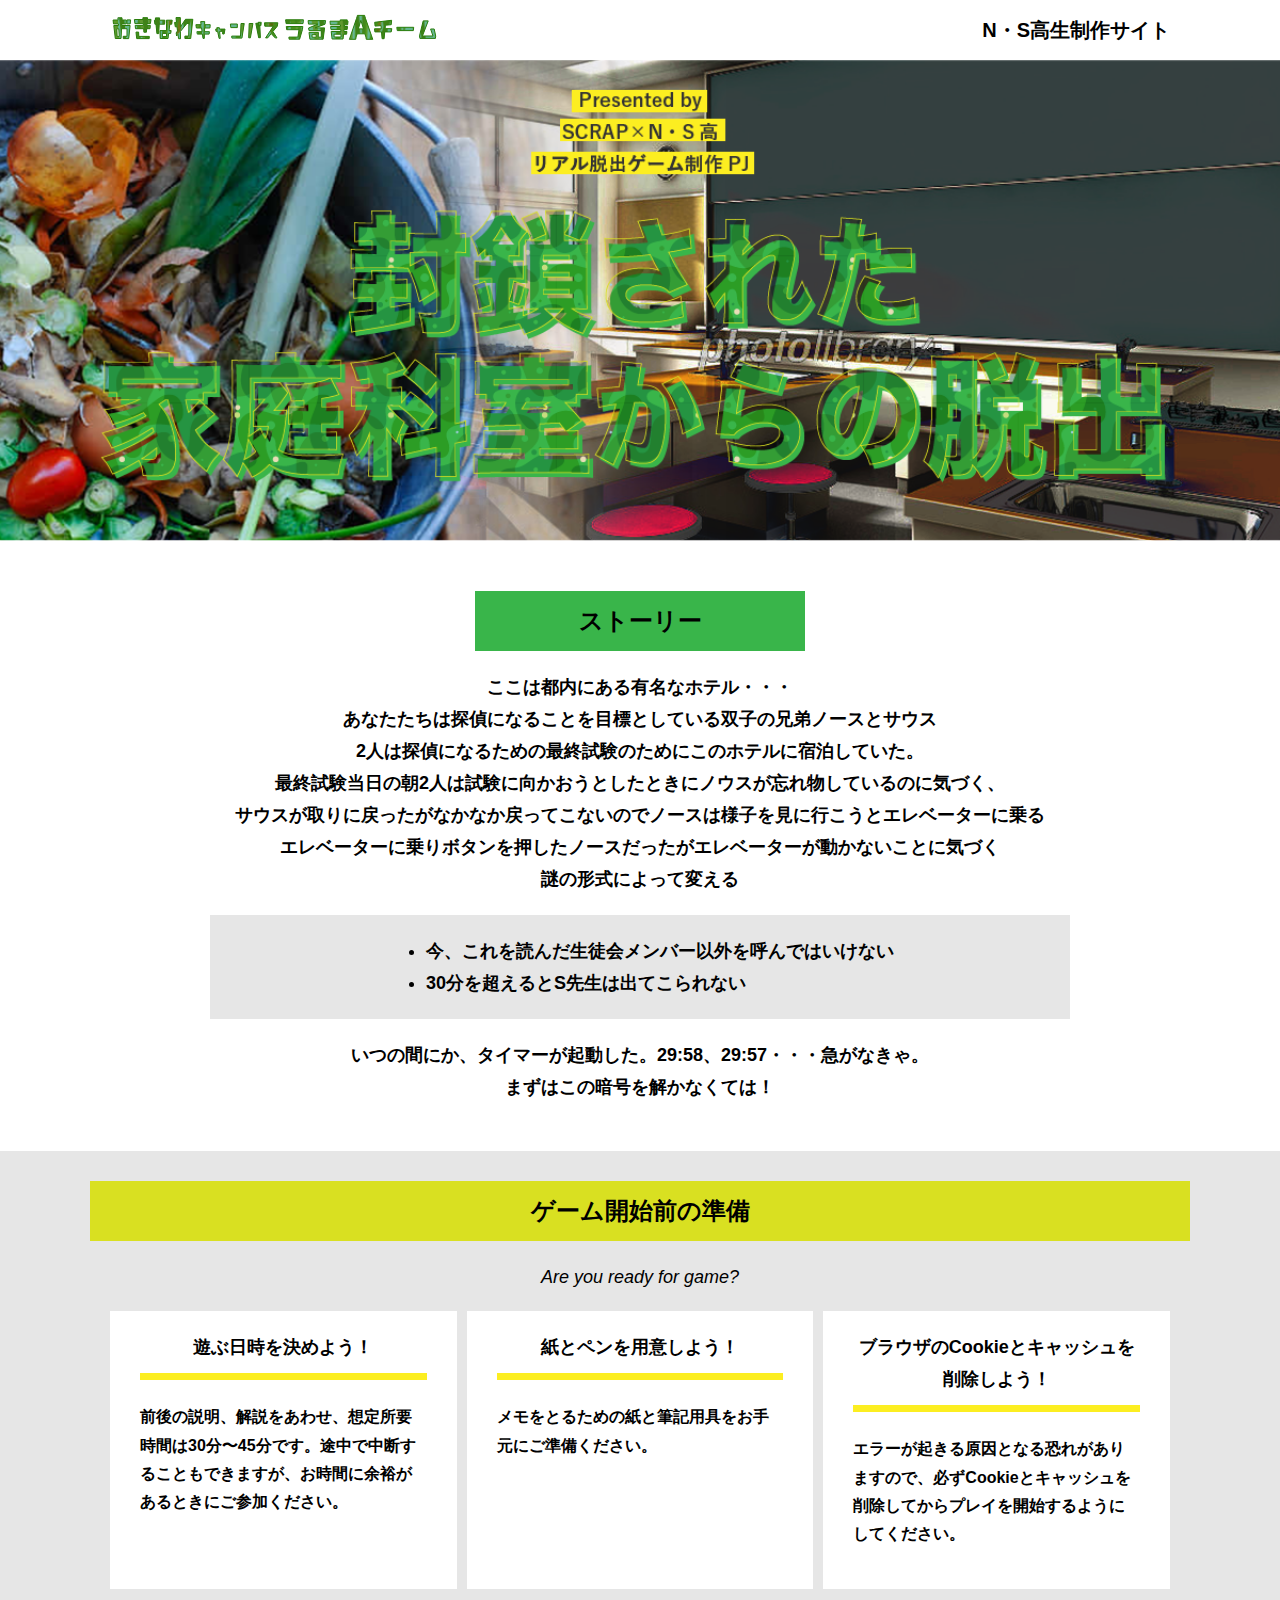
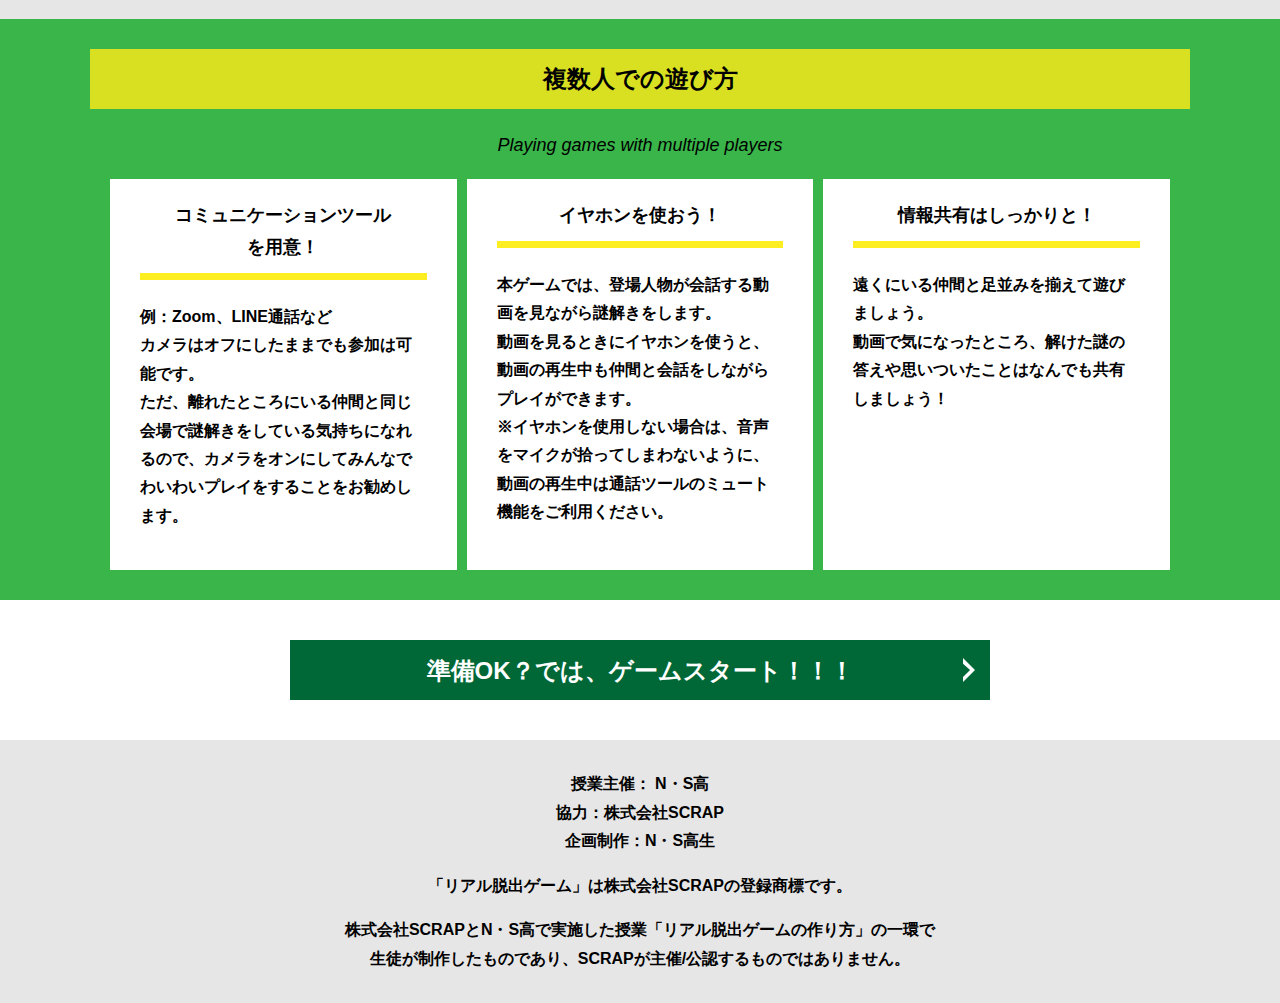
==== index.html @ f1c082ce "Update index.html" ====
<!DOCTYPE html>
<html lang="ja">
<head>
  <meta charset="UTF-8">
  <meta http-equiv="X-UA-Compatible" content="IE=edge">
  <meta name="viewport" content="width=device-width, initial-scale=1.0">
  <title>２つの密室からの脱出 │ Project N</title>
  <link rel="stylesheet" href="assets/css/normalize.css">
  <link rel="stylesheet" href="assets/css/style.css">
</head>
<body>
  <svg width="0" height="0" class="hidden">
    <symbol xmlns="http://www.w3.org/2000/svg" viewBox="0 0 12.47 24.94" id="arrow" class="arrow_svg">
      <title>arrow</title>
      <polygon points="0 24.94 0 19.66 7.35 12.47 0 5.92 0 0 12.47 12.47 0 24.94"/>
    </symbol>
  </svg>
  <header class="header">
    <div class="container">
      <div class="header__logo"><img src="assets/images/logo.svg" alt="チームロゴ"></div>
      <div class="header__name">N・S高生制作サイト</div>
    </div>
  </header>
  <main class="main index-page">
    <!-- タイトルエリア　ここから -->
    <h1 class="main-title"><img src="assets/images/top-image.png" alt="Presented by SCRAP×N・S高リアル脱出ゲーム制作PJ 封鎖された家庭科室からの脱出"></h1>
    <!-- タイトルエリア　ここまで -->
    <section class="section section--story">
      <div class="container">
        <h2 class="section-title section-title--keycolor section-title--story">ストーリー</h2>
        <div class="story">
          <p class="text-center">ここは都内にある有名なホテル・・・<br>
            あなたたちは探偵になることを目標としている双子の兄弟ノースとサウス<br>
            2人は探偵になるための最終試験のためにこのホテルに宿泊していた。<br>
            最終試験当日の朝2人は試験に向かおうとしたときにノウスが忘れ物しているのに気づく、<br>
            サウスが取りに戻ったがなかなか戻ってこないのでノースは様子を見に行こうとエレベーターに乗る<br>
            エレベーターに乗りボタンを押したノースだったがエレベーターが動かないことに気づく<br>
            謎の形式によって変える<br>
            </p>
          <div class="story__note__outer bg-color--gray">
            <ul class="story__note">
              <li>今、これを読んだ生徒会メンバー以外を呼んではいけない</li>
              <li>30分を超えるとS先生は出てこられない</li>
            </ul>
          </div>
          <p class="text-center">いつの間にか、タイマーが起動した。29:58、29:57・・・急がなきゃ。<br>
            まずはこの暗号を解かなくては！</p>
        </div>
      </div>
    </section>
    <section class="section bg-color--gray">
      <div class="container">
        <h2 class="section-title">ゲーム開始前の準備</h2>
        <p class="font-eng text-center">Are you ready for game?</p>
        <!--
          class名"row"内のclass名"column"が横並びになります。
          改行する場合は以下のように追加してください。
          <div class="row">
            <div class="column">
              ～ 内容 ～
            </div>
          </div>
        -->
        <div class="row">
          <div class="column">
            <div class="card">
              <h3 class="card__title">遊ぶ日時を決めよう！</h3>
              <p class="card__content">前後の説明、解説をあわせ、想定所要時間は30分〜45分です。途中で中断することもできますが、お時間に余裕があるときにご参加ください。</p>
            </div>
          </div>
          <div class="column">
            <div class="card">
              <h3 class="card__title">紙とペンを用意しよう！</h3>
              <p class="card__content">メモをとるための紙と筆記用具をお手元にご準備ください。</p>
            </div>
          </div>
          <div class="column">
            <div class="card">
              <h3 class="card__title">ブラウザのCookieとキャッシュを<br>削除しよう！</h3>
              <p class="card__content">エラーが起きる原因となる恐れがありますので、必ずCookieとキャッシュを削除してからプレイを開始するようにしてください。</p>
            </div>
          </div>
        </div>
      </div>
    </section>
    <section class="section bg-color--keycolor">
      <div class="container">
        <h2 class="section-title">複数人での遊び方</h2>
        <p class="font-eng text-center">Playing games with multiple players</p>
        <div class="row">
          <div class="column">
            <div class="card">
              <h3 class="card__title">コミュニケーションツール<br>を用意！</h3>
              <p class="card__content">例：Zoom、LINE通話など<br>
                カメラはオフにしたままでも参加は可能です。<br>
                ただ、離れたところにいる仲間と同じ会場で謎解きをしている気持ちになれるので、カメラをオンにしてみんなでわいわいプレイをすることをお勧めします。</p>
            </div>
          </div>
          <div class="column">
            <div class="card">
              <h3 class="card__title">イヤホンを使おう！</h3>
              <p class="card__content">本ゲームでは、登場人物が会話する動画を見ながら謎解きをします。<br>
                動画を見るときにイヤホンを使うと、動画の再生中も仲間と会話をしながらプレイができます。<br>
                ※イヤホンを使用しない場合は、音声をマイクが拾ってしまわないように、動画の再生中は通話ツールのミュート機能をご利用ください。</p>
            </div>
          </div>
          <div class="column">
            <div class="card">
              <h3 class="card__title">情報共有はしっかりと！</h3>
              <p class="card__content">遠くにいる仲間と足並みを揃えて遊びましょう。<br>
                動画で気になったところ、解けた謎の答えや思いついたことはなんでも共有しましょう！</p>
            </div>
          </div>
        </div>
      </div>
    </section>
    <section class="section">
      <div class="container">
        <a class="btn" href="main.html">準備OK？では、ゲームスタート！！！<svg class="btn__arrow"><use xlink:href="#arrow"></use></svg></a>
      </div>
    </section>
  </main>
  <footer class="footer section bg-color--gray">
    <div class="container">
      <p class="text-center">授業主催： N・S高<br>協力：株式会社SCRAP<br>企画制作：N・S高生</p>
      <p class="text-center">「リアル脱出ゲーム」は株式会社SCRAPの登録商標です。</p>
      <p class="text-center">株式会社SCRAPとN・S高で実施した授業「リアル脱出ゲームの作り方」の一環で<br>生徒が制作したものであり、SCRAPが主催/公認するものではありません。</p>
    </div>
  </footer>
</body>
</html>
---- assets/css/style.css ----
@charset "UTF-8";
/****************************
 * 共通CSSのテンプレートです。
*****************************/
*,
*::before,
*::after {
  -webkit-box-sizing: border-box;
          box-sizing: border-box;
}

html {
  font-size: 18px;
  -webkit-box-sizing: border-box;
          box-sizing: border-box;
}

body {
  overflow-x: hidden;
  font-family: "游ゴシック体", "Yu Gothic", YuGothic, "ヒラギノ角ゴ Pro", "Hiragino Kaku Gothic Pro", "メイリオ", "Meiryo", sans-serif;
  font-size: 18px;
  line-height: 1.77778;
  font-weight: bold;
  text-decoration: none;
  border: none;
  list-style: none;
  color: #000;
  margin: 0;
}

img {
  width: 100%;
}

figure {
  margin: 0;
}

figcaption {
  margin-top: 30px;
  font-size: 14px;
}

@media screen and (max-width: 767px) {
  figcaption {
    font-size: 13px;
  }
}

input[type=text] {
  font-size: 18px;
  border: none;
  padding: 25px 35px;
  display: block;
  margin: 0 auto;
  max-width: 580px;
  width: 100%;
}

::-webkit-input-placeholder {
  color: #999;
}

:-ms-input-placeholder {
  color: #999;
}

::-ms-input-placeholder {
  color: #999;
}

::placeholder {
  color: #999;
}

button {
  cursor: pointer;
  display: block;
  border: none;
  margin: 0 auto;
  background-color: #006837;
  color: #fff;
  width: 287px;
  height: 55px;
}

/*******************
* Layout
*******************/
.section {
  padding-top: 30px;
  padding-bottom: 30px;
}

.section--clear {
  /* ステージクリア画面 */
  position: fixed;
  display: none;
  /* 読み込み時に一瞬表示されるのを防ぐ */
  -webkit-box-pack: center;
      -ms-flex-pack: center;
          justify-content: center;
  -webkit-box-align: center;
      -ms-flex-align: center;
          align-items: center;
  top: 0;
  bottom: 0;
  left: 0;
  right: 0;
  z-index: 200;
}

.section--clear.isClear {
  display: -webkit-box;
  display: -ms-flexbox;
  display: flex;
}

.container {
  width: 1100px;
  padding-left: 20px;
  padding-right: 20px;
  margin: 0 auto;
}

@media screen and (max-width: 1100px) {
  .container {
    width: calc(100% - 40px);
  }
}

.row {
  display: -webkit-box;
  display: -ms-flexbox;
  display: flex;
  -ms-flex-line-pack: stretch;
      align-content: stretch;
  gap: 10px;
}

.row + .row {
  margin-top: 20px;
}

.column {
  width: 100%;
}

.card {
  background-color: #fff;
  margin-bottom: 20px;
  height: 100%;
}

.card__title {
  font-size: 18px;
  text-align: center;
  margin: 0;
  padding: 20px 30px;
  position: relative;
  cursor: pointer;
}

.card__content {
  -webkit-transition: all 0.3s;
  transition: all 0.3s;
  font-size: 16px;
  padding: 20px 30px;
  margin: 0;
  position: relative;
}

.card__content::before {
  display: block;
  content: '';
  width: calc(100% - 60px);
  height: 7px;
  background-color: #fcee21;
  position: absolute;
  top: -10px;
  left: 30px;
}

.hint-page .card {
  height: auto;
}

.hint-page .card__content {
  display: none;
  text-align: center;
}

.hint-page .card__arrow {
  position: absolute;
  top: calc(50% - 12px);
  right: 45px;
  -webkit-transform: rotate(90deg);
          transform: rotate(90deg);
  -webkit-transition: all 0.3s;
  transition: all 0.3s;
  fill: #009245;
  width: 12px;
  height: 24px;
}

.hint-page .card.is-open .card__content {
  display: block;
}

.hint-page .card.is-open .card__arrow {
  -webkit-transform: rotate(-90deg);
          transform: rotate(-90deg);
}

.box {
  padding: 35px 30px;
}

.youtube {
  position: relative;
  width: 100%;
  padding-top: 56.25%;
}

.youtube iframe {
  position: absolute;
  top: 0;
  left: 0;
  width: 100%;
  height: 100%;
}

.youtube__container {
  max-width: 800px;
  margin: 0 auto;
}

/*********************
* Color
*********************/
.bg-color--keycolor {
  background-color: #39b54a;
}

.bg-color--subcolor {
  background-color: #d9e021;
}

.bg-color--gray {
  background-color: #e6e6e6;
}

/*********************
* title
**********************/
.main-title {
  margin: 0;
}

.sub-title {
  text-align: center;
  font-size: 18px;
  line-height: 1.66667;
}

.sub-title__bg {
  background-color: #fcee21;
  padding-left: 1rem;
  padding-right: 1rem;
}

.section-title {
  font-size: 24px;
  line-height: 1.75;
  text-align: center;
  padding: 9px 20px;
  background-color: #d9e021;
  margin: 0 -20px 20px -20px;
}

.section-title__stage {
  display: inline-block;
  margin-right: 2rem;
}

.section-title--keycolorlight {
  background-color: #8cc63f;
}

.section-title--keycolorlight .section-title__stage {
  color: #fff;
}

.section-title--keycolor {
  background-color: #39b54a;
}

.section-title--story {
  width: 330px;
  margin: 0 auto 20px;
}

.section-title--border {
  position: relative;
  font-size: 30px;
  text-align: center;
  line-height: 1.06667;
  margin: 0;
  padding-bottom: 15px;
  color: #006837;
}

.section-title--border::after {
  position: absolute;
  bottom: 0;
  left: calc(50% - 95px);
  display: block;
  content: '';
  background-color: #fff;
  height: 2.6px;
  width: 190px;
}

/******************
* text
******************/
.font-eng {
  font-style: italic;
  font-weight: normal;
}

/*************************
* Button
*************************/
.btn {
  display: block;
  text-decoration: none;
  cursor: pointer;
  background-color: #006837;
  color: #fff;
  font-size: 24px;
  line-height: 1.54167;
  text-align: center;
  padding: 11.5px;
  width: calc(100% - 40px);
  max-width: 700px;
  margin: 10px auto;
  position: relative;
}

.btn:hover {
  opacity: 0.7;
}

.btn__arrow {
  position: absolute;
  top: calc(50% - 12px);
  right: 15px;
  fill: #fff;
  width: 12px;
  height: 24px;
}

/****************
* header
*****************/
.header {
  background-color: #fff;
  height: 60px;
}

.header .container {
  display: -webkit-box;
  display: -ms-flexbox;
  display: flex;
  -webkit-box-pack: justify;
      -ms-flex-pack: justify;
          justify-content: space-between;
  -webkit-box-align: center;
      -ms-flex-align: center;
          align-items: center;
  height: 100%;
}

.header__logo {
  width: 330px;
  height: 42px;
}

.header__name {
  font-size: 20px;
  line-height: 1.1;
}

.footer {
  font-size: 16px;
}

.footer p:first-child {
  margin-top: 0;
}

.footer p:last-child {
  margin-bottom: 0;
}

/********************
* main
********************/
.story__note {
  margin: 0;
}

.story__note__outer {
  width: 860px;
  display: -webkit-box;
  display: -ms-flexbox;
  display: flex;
  padding: 20px;
  margin: 20px auto;
  -webkit-box-pack: center;
      -ms-flex-pack: center;
          justify-content: center;
}

@media screen and (max-width: 940px) {
  .story__note__outer {
    width: 100%;
  }
}

.stage-column__container + .stage-column__container {
  border-top: 2px solid #fff;
}

.answer {
  font-size: 18px;
  margin-bottom: 20px;
  line-height: 80px;
  word-spacing: 20px;
}

.err-message {
  color: #c1272d;
  font-size: 18px;
  text-align: center;
}

.link-hint {
  text-align: center;
  display: block;
  margin-top: 20px;
}

.clear-message {
  background-color: #d9e021;
  padding: 30px 30px 60px;
  position: relative;
}

.clear-message__title {
  position: relative;
  display: block;
  text-align: center;
  color: #006837;
  font-size: 30px;
  padding-bottom: 10px;
  margin-bottom: 35px;
}

.clear-message__title::after {
  content: '';
  position: absolute;
  display: block;
  width: 183px;
  height: 2px;
  background-color: #fff;
  bottom: 0;
  left: calc(50% - (183px/2));
}

.clear-message__content {
  text-align: center;
}

.clear-message__btn {
  position: absolute;
  bottom: -30px;
  left: calc(50% - 144px);
  width: 288px;
  margin: 0;
}

/********************
* Utility
********************/
.text-center {
  text-align: center;
}

.text-left {
  text-align: left;
}

.text-right {
  text-align: right;
}

.hidden {
  display: none;
}
/*# sourceMappingURL=style.css.map */
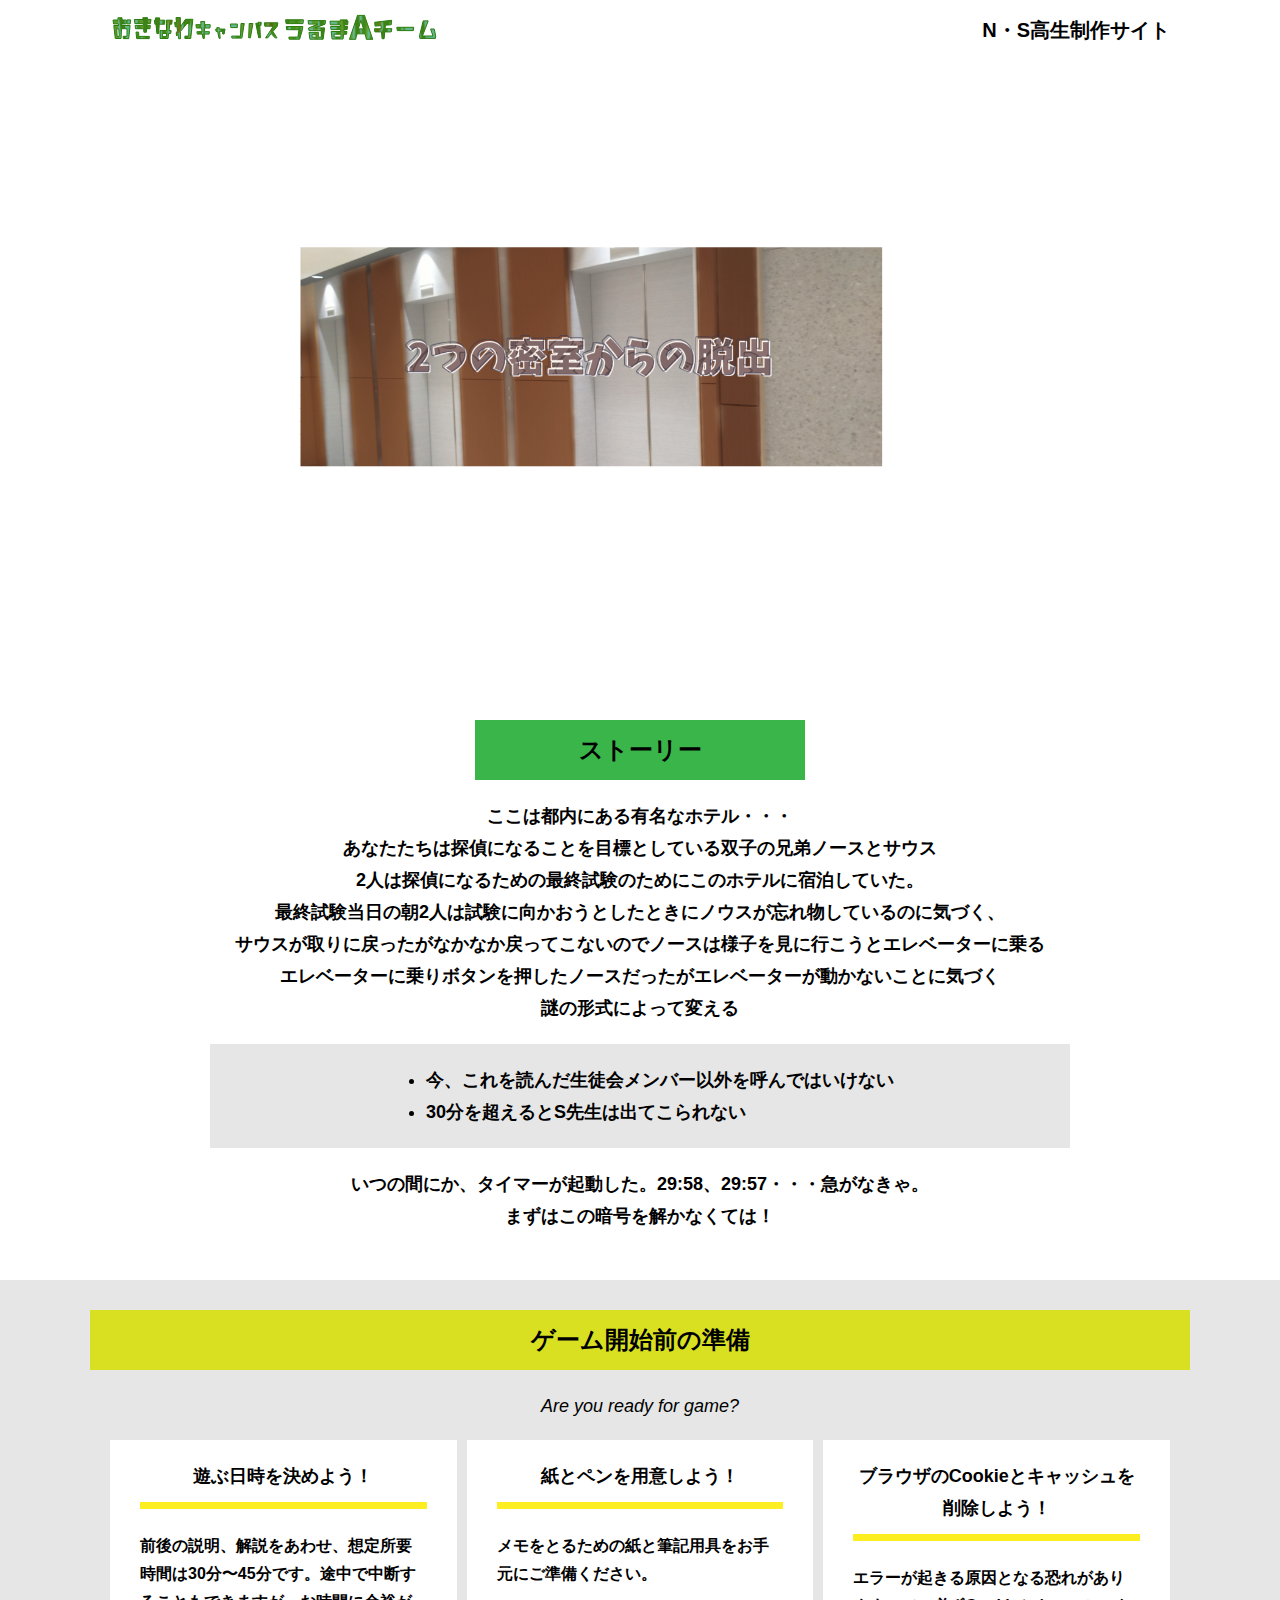
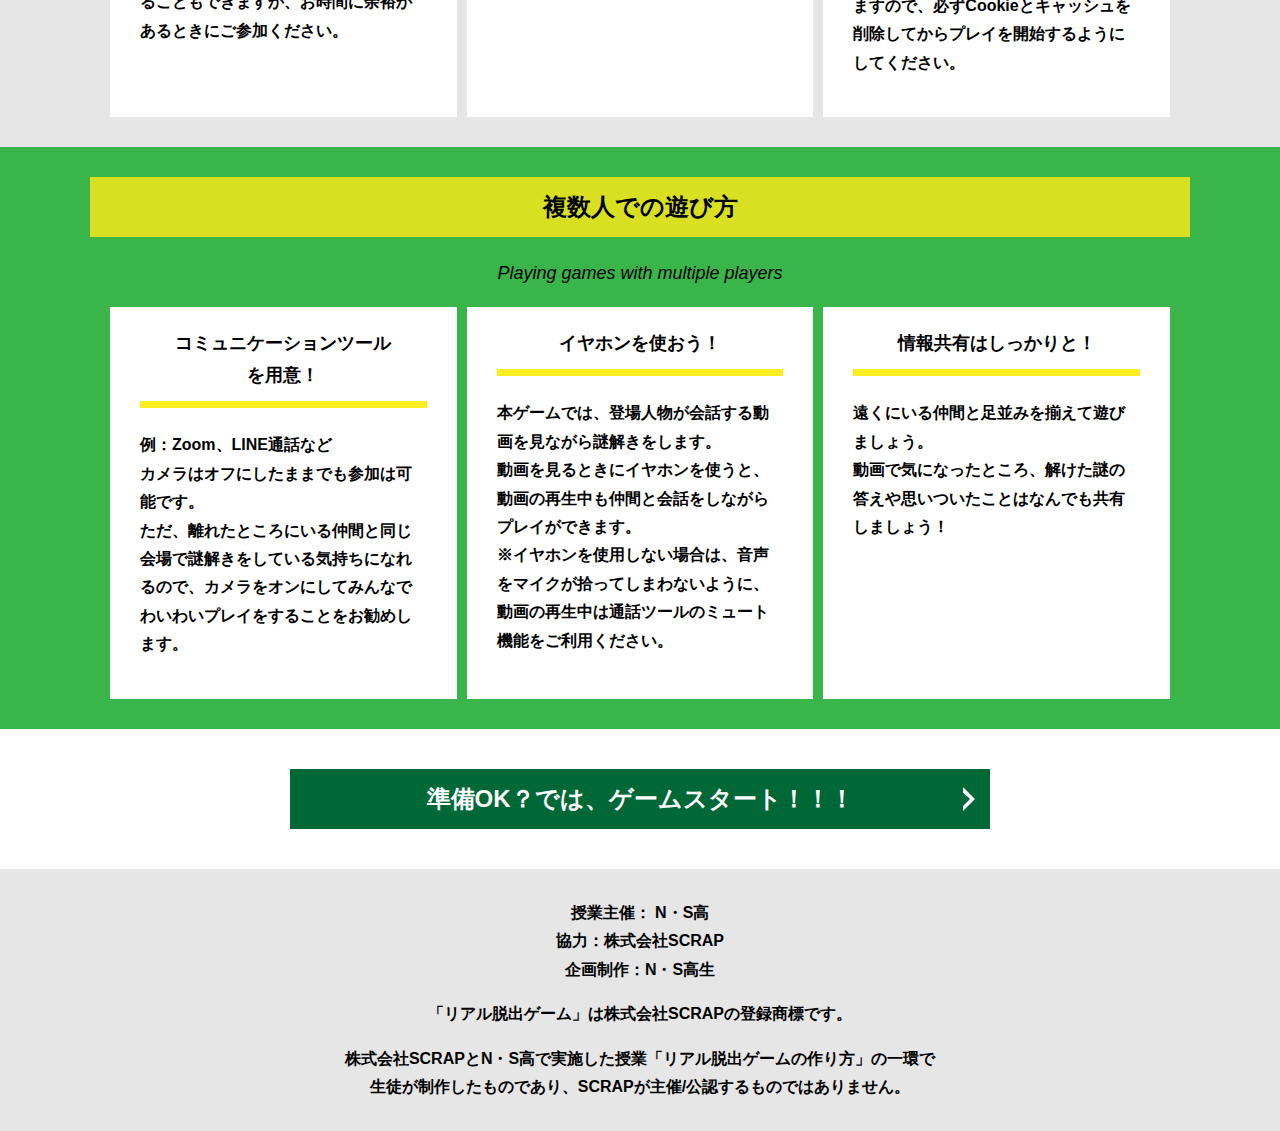
==== commit 9f613cce: "Update index.html" ====
--- a/index.html
+++ b/index.html
@@ -23,7 +23,8 @@
   </header>
   <main class="main index-page">
     <!-- タイトルエリア　ここから -->
-    <h1 class="main-title"><img src="assets/images/top-image.png" alt="Presented by SCRAP×N・S高リアル脱出ゲーム制作PJ 封鎖された家庭科室からの脱出"></h1>
+    <h1 class="main-title"><img src="assets/images/esctop.svg
+      " alt="Presented by SCRAP×N・S高リアル脱出ゲーム制作PJ 封鎖された家庭科室からの脱出"></h1>
     <!-- タイトルエリア　ここまで -->
     <section class="section section--story">
       <div class="container">
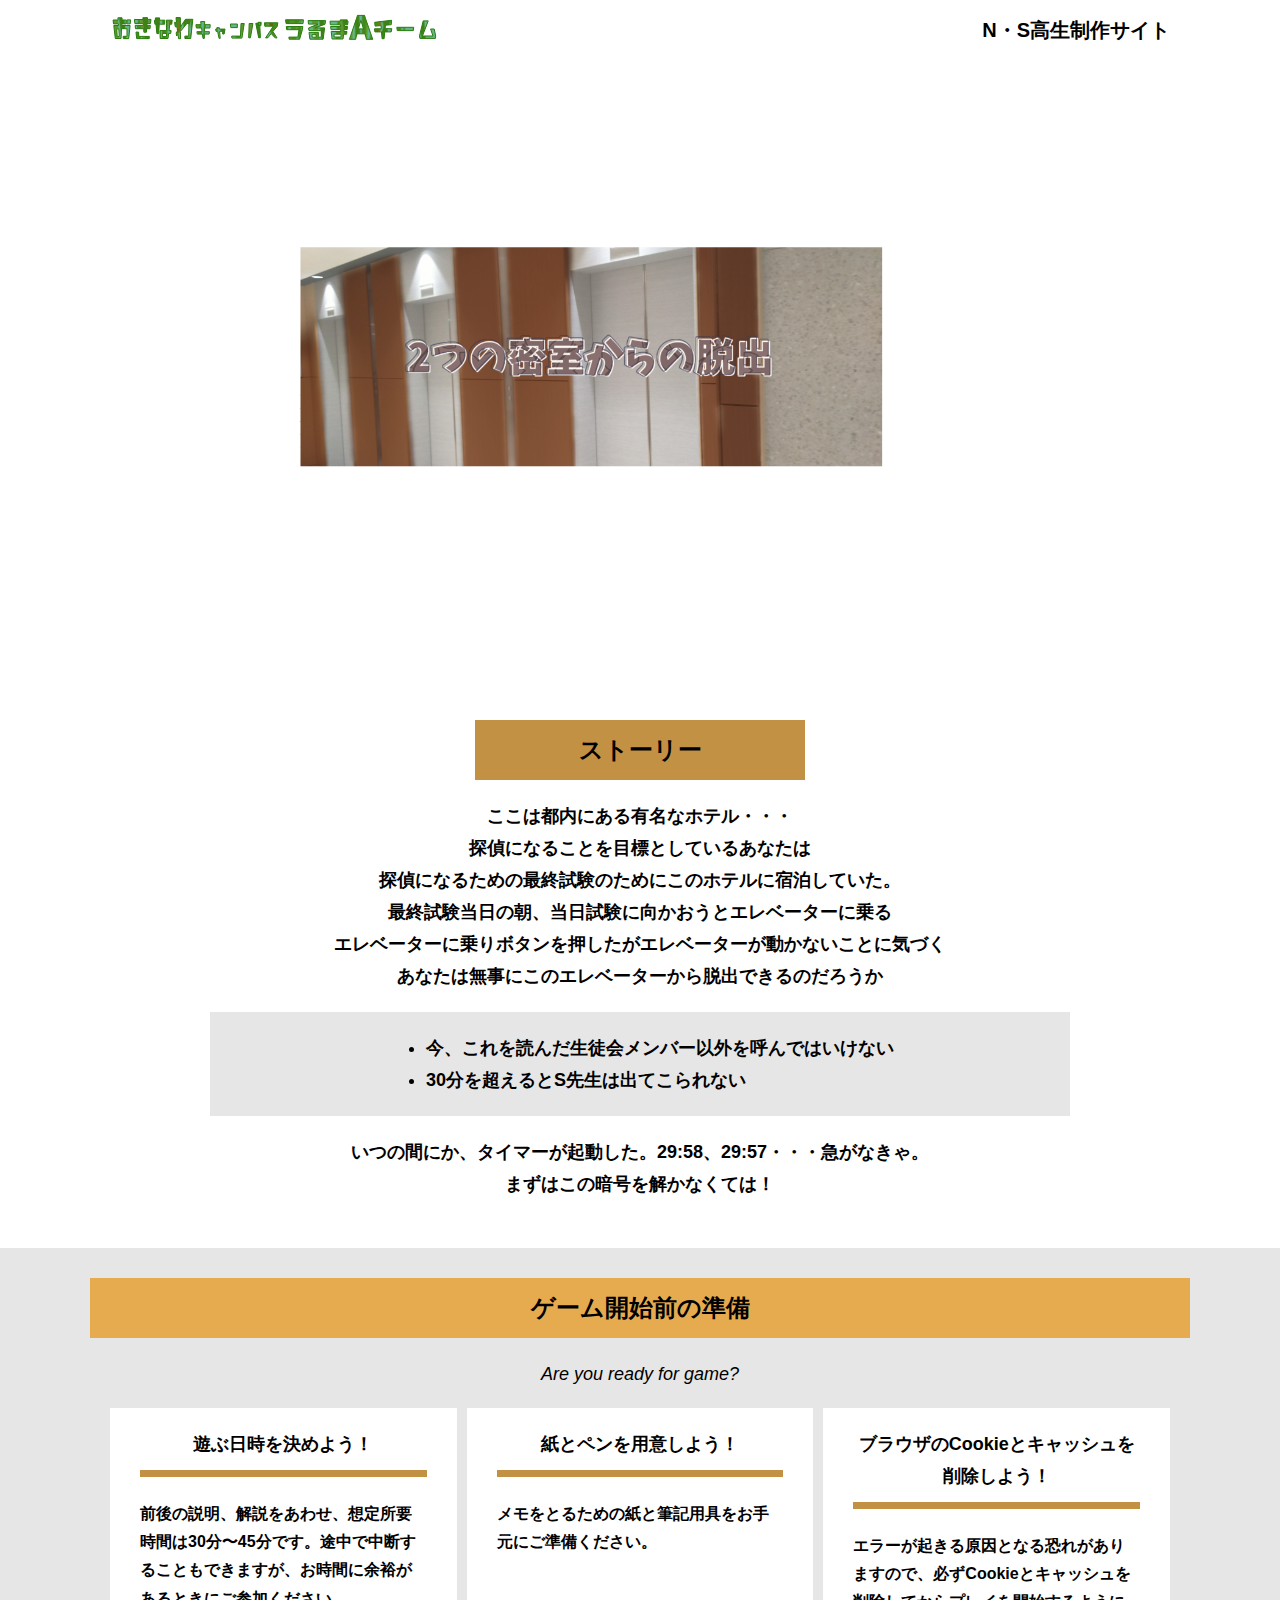
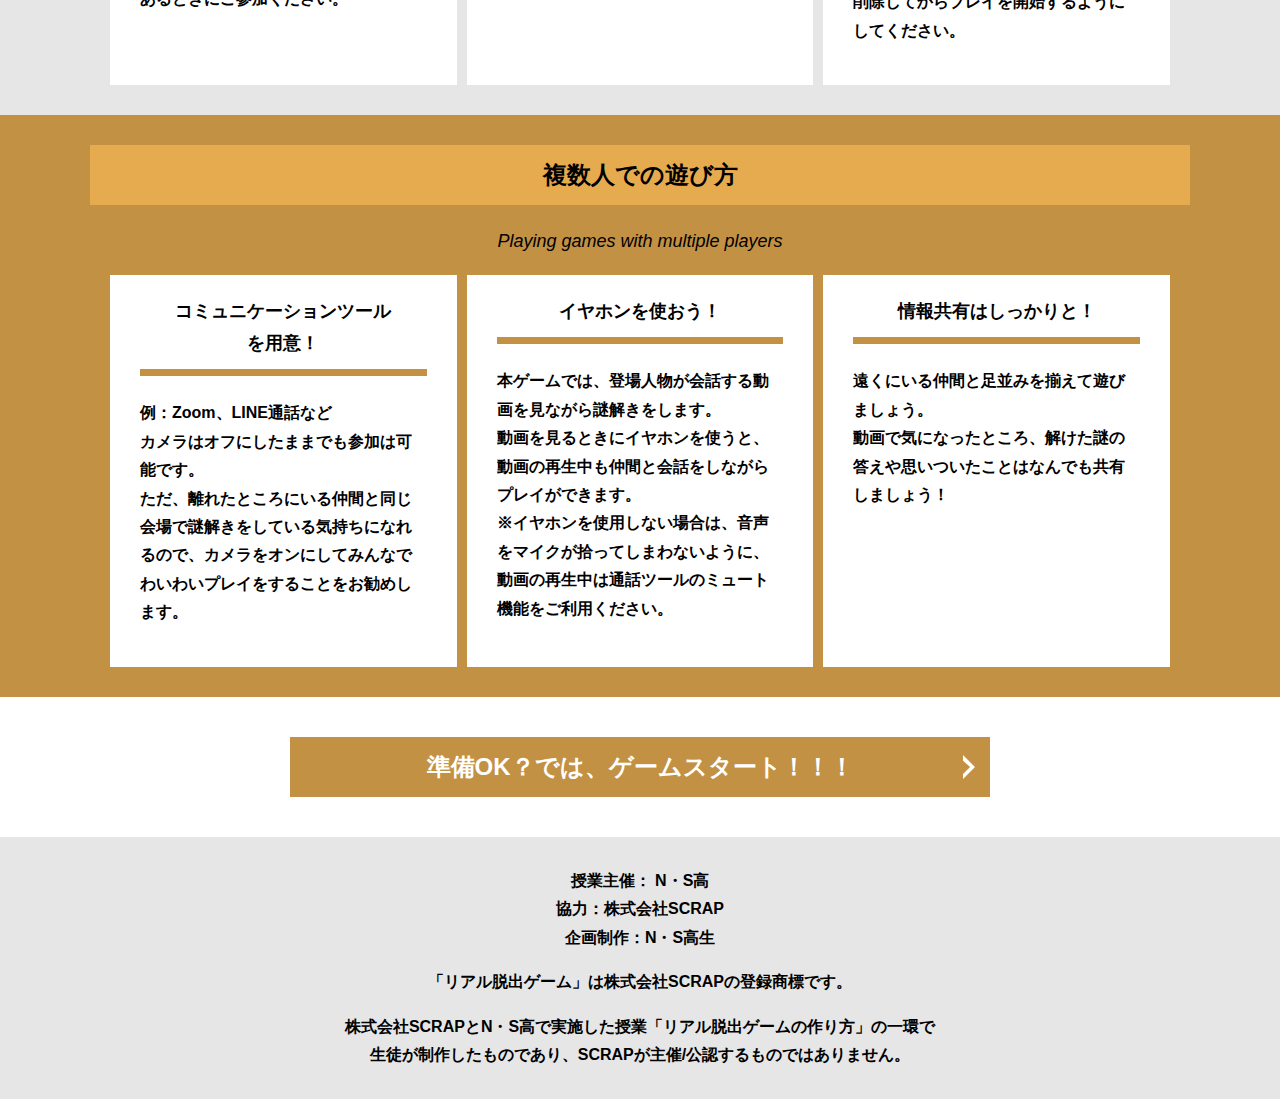
==== commit 131841c8: "Update index.html" ====
--- a/index.html
+++ b/index.html
@@ -31,12 +31,11 @@
         <h2 class="section-title section-title--keycolor section-title--story">ストーリー</h2>
         <div class="story">
           <p class="text-center">ここは都内にある有名なホテル・・・<br>
-            あなたたちは探偵になることを目標としている双子の兄弟ノースとサウス<br>
-            2人は探偵になるための最終試験のためにこのホテルに宿泊していた。<br>
-            最終試験当日の朝2人は試験に向かおうとしたときにノウスが忘れ物しているのに気づく、<br>
-            サウスが取りに戻ったがなかなか戻ってこないのでノースは様子を見に行こうとエレベーターに乗る<br>
-            エレベーターに乗りボタンを押したノースだったがエレベーターが動かないことに気づく<br>
-            謎の形式によって変える<br>
+            探偵になることを目標としているあなたは<br>
+            探偵になるための最終試験のためにこのホテルに宿泊していた。<br>
+            最終試験当日の朝、当日試験に向かおうとエレベーターに乗る<br>
+            エレベーターに乗りボタンを押したがエレベーターが動かないことに気づく<br>
+            あなたは無事にこのエレベーターから脱出できるのだろうか<br>
             </p>
           <div class="story__note__outer bg-color--gray">
             <ul class="story__note">
--- a/assets/css/style.css
+++ b/assets/css/style.css
@@ -78,7 +78,7 @@
   display: block;
   border: none;
   margin: 0 auto;
-  background-color: #006837;
+  background-color: #e6ab4e;
   color: #fff;
   width: 287px;
   height: 55px;
@@ -175,7 +175,7 @@
   content: '';
   width: calc(100% - 60px);
   height: 7px;
-  background-color: #fcee21;
+  background-color: #c39143;
   position: absolute;
   top: -10px;
   left: 30px;
@@ -198,7 +198,7 @@
           transform: rotate(90deg);
   -webkit-transition: all 0.3s;
   transition: all 0.3s;
-  fill: #009245;
+  fill: #c39143;
   width: 12px;
   height: 24px;
 }
@@ -239,11 +239,11 @@
 * Color
 *********************/
 .bg-color--keycolor {
-  background-color: #39b54a;
+  background-color: #c39143;
 }
 
 .bg-color--subcolor {
-  background-color: #d9e021;
+  background-color: #e6ab4e;
 }
 
 .bg-color--gray {
@@ -264,7 +264,7 @@
 }
 
 .sub-title__bg {
-  background-color: #fcee21;
+  background-color: #c39143;
   padding-left: 1rem;
   padding-right: 1rem;
 }
@@ -274,7 +274,7 @@
   line-height: 1.75;
   text-align: center;
   padding: 9px 20px;
-  background-color: #d9e021;
+  background-color: #e6ab4e;
   margin: 0 -20px 20px -20px;
 }
 
@@ -284,7 +284,7 @@
 }
 
 .section-title--keycolorlight {
-  background-color: #8cc63f;
+  background-color: #e6ab4e;
 }
 
 .section-title--keycolorlight .section-title__stage {
@@ -292,7 +292,7 @@
 }
 
 .section-title--keycolor {
-  background-color: #39b54a;
+  background-color: #c39143;
 }
 
 .section-title--story {
@@ -336,7 +336,7 @@
   display: block;
   text-decoration: none;
   cursor: pointer;
-  background-color: #006837;
+  background-color: #c39143;
   color: #fff;
   font-size: 24px;
   line-height: 1.54167;
@@ -453,7 +453,7 @@
 }
 
 .clear-message {
-  background-color: #d9e021;
+  background-color: #e6ab4e;
   padding: 30px 30px 60px;
   position: relative;
 }
@@ -462,7 +462,7 @@
   position: relative;
   display: block;
   text-align: center;
-  color: #006837;
+  color: #c39143;
   font-size: 30px;
   padding-bottom: 10px;
   margin-bottom: 35px;
@@ -509,4 +509,4 @@
 .hidden {
   display: none;
 }
-/*# sourceMappingURL=style.css.map */+/*# sourceMappingURL=style.css.map */
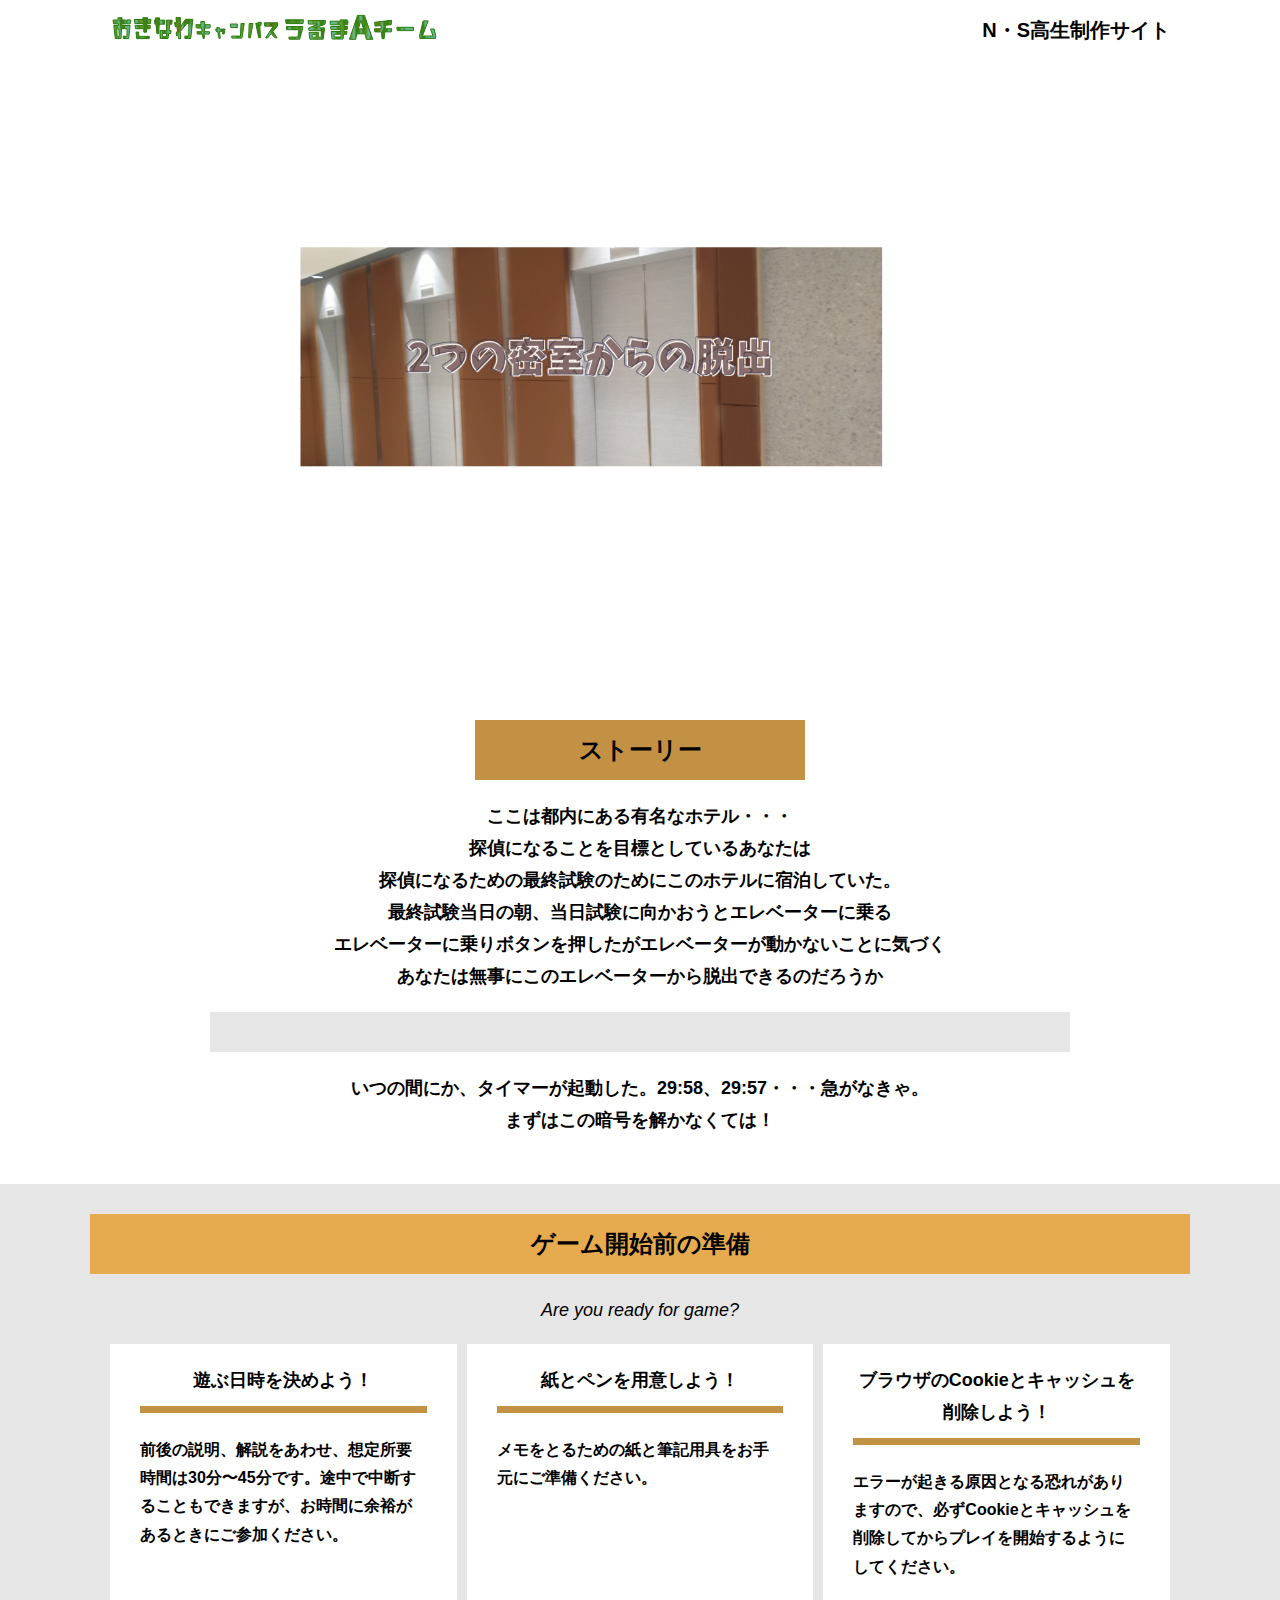
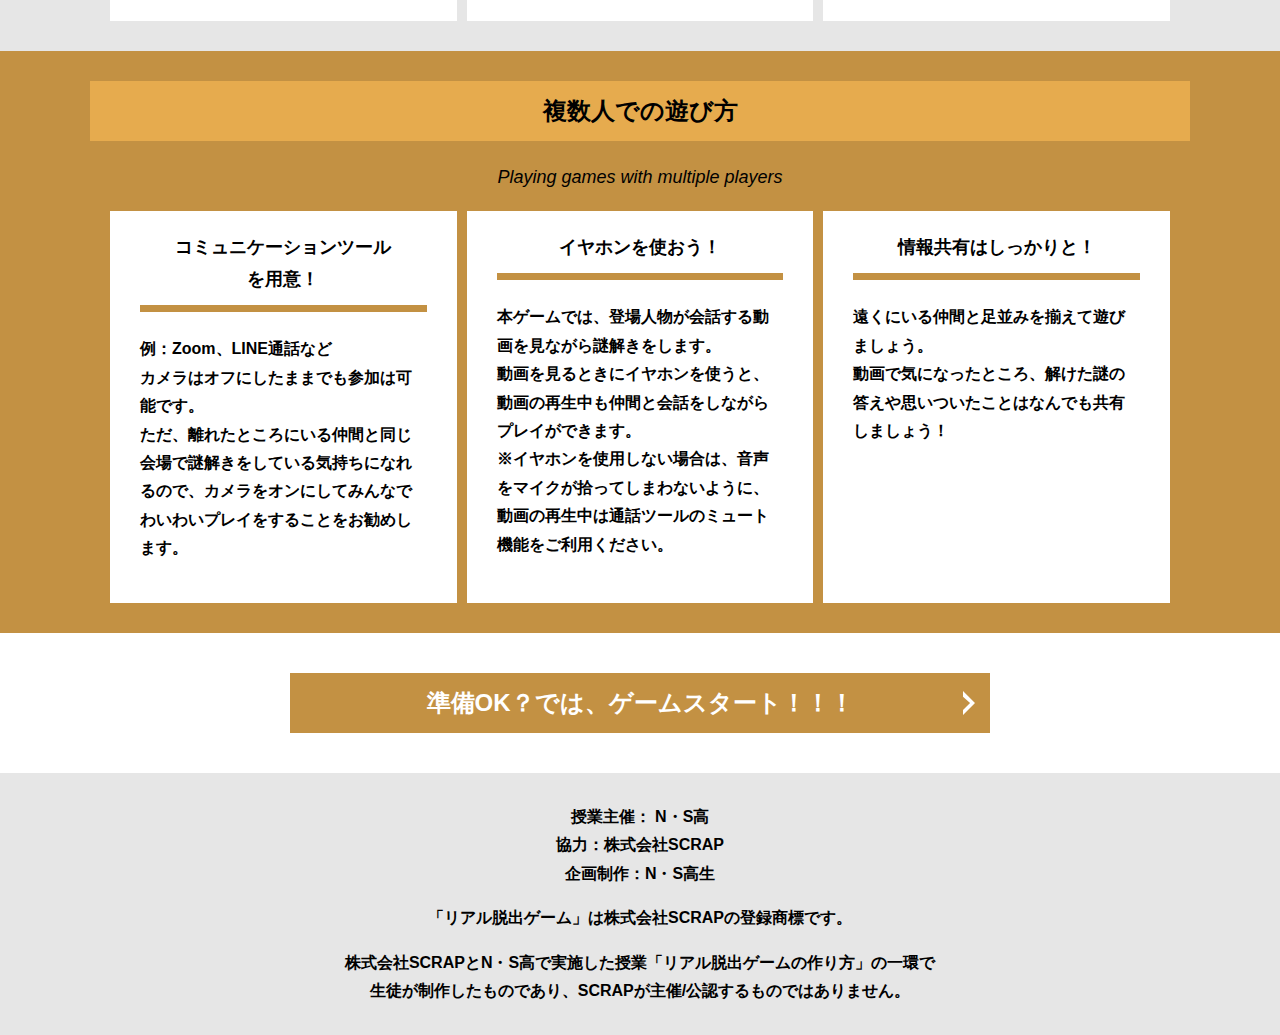
==== commit 56d70f4d: "Update index.html" ====
--- a/index.html
+++ b/index.html
@@ -38,10 +38,6 @@
             あなたは無事にこのエレベーターから脱出できるのだろうか<br>
             </p>
           <div class="story__note__outer bg-color--gray">
-            <ul class="story__note">
-              <li>今、これを読んだ生徒会メンバー以外を呼んではいけない</li>
-              <li>30分を超えるとS先生は出てこられない</li>
-            </ul>
           </div>
           <p class="text-center">いつの間にか、タイマーが起動した。29:58、29:57・・・急がなきゃ。<br>
             まずはこの暗号を解かなくては！</p>
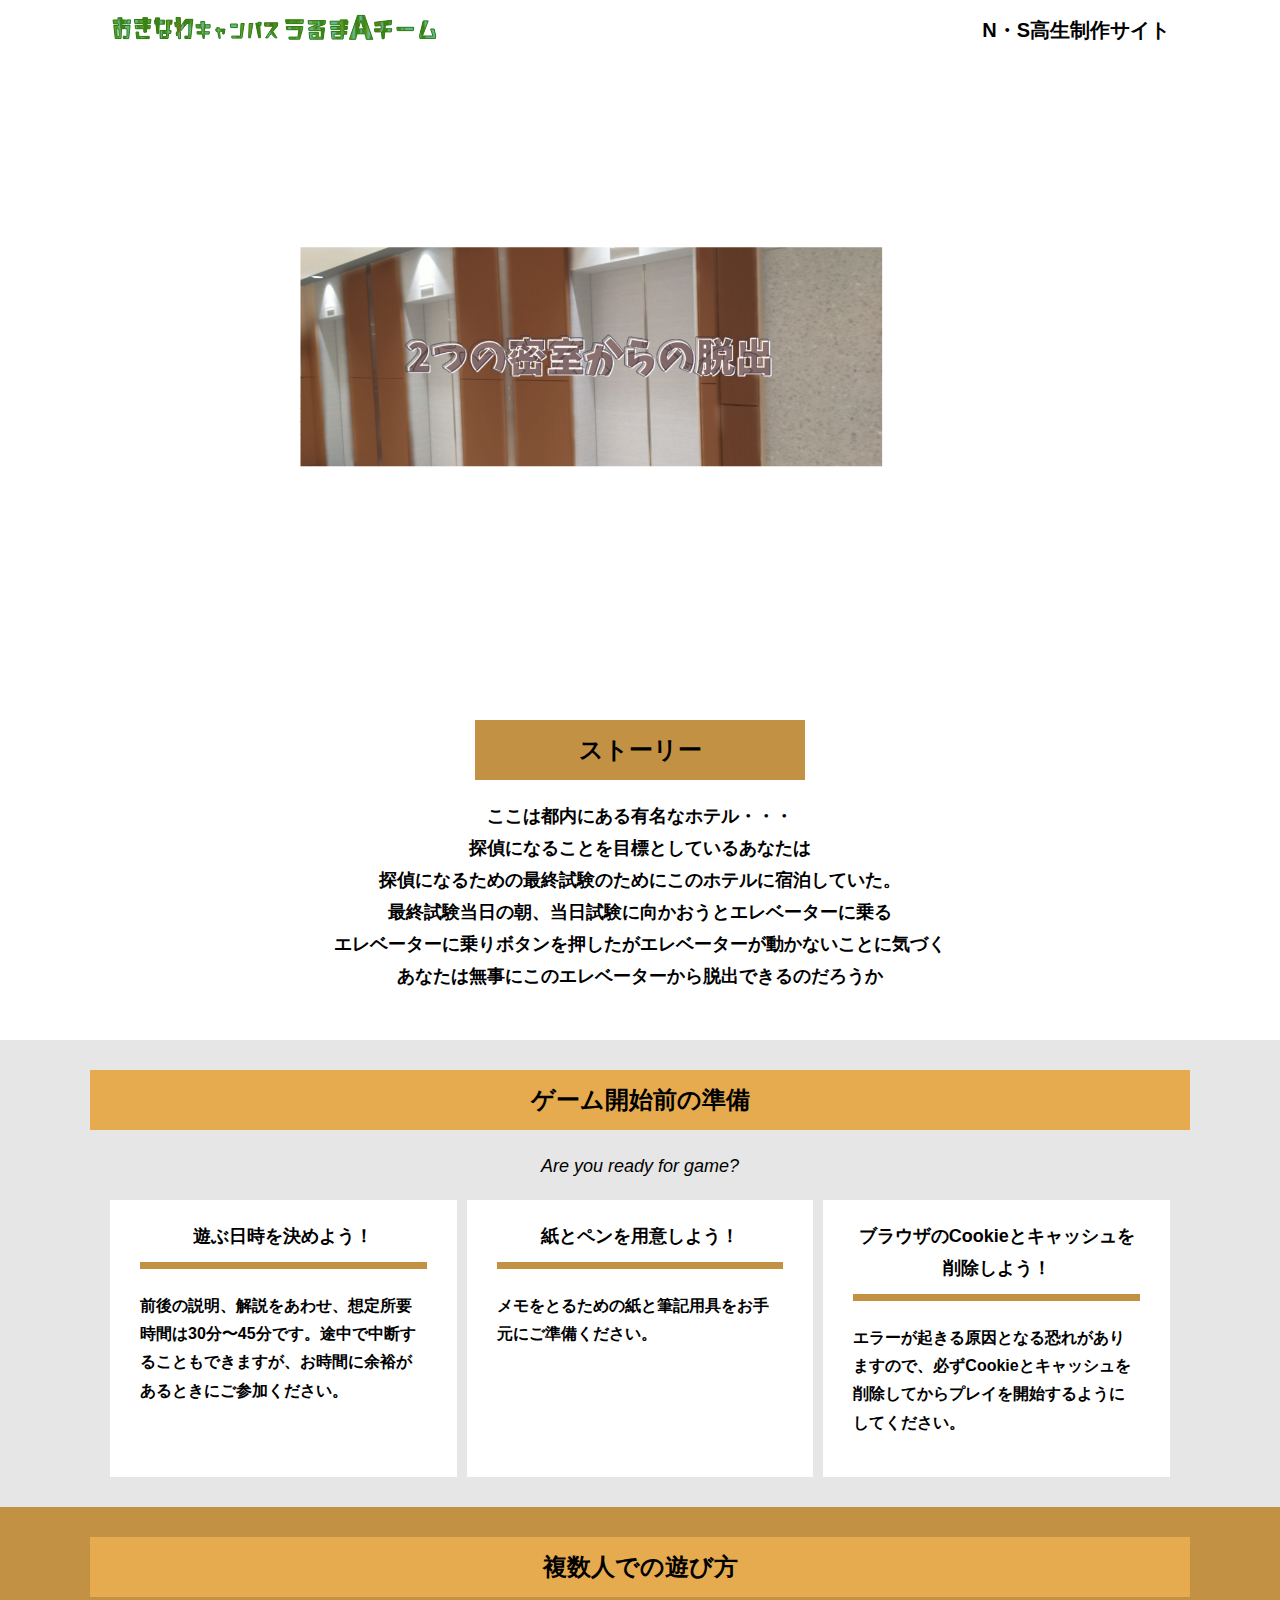
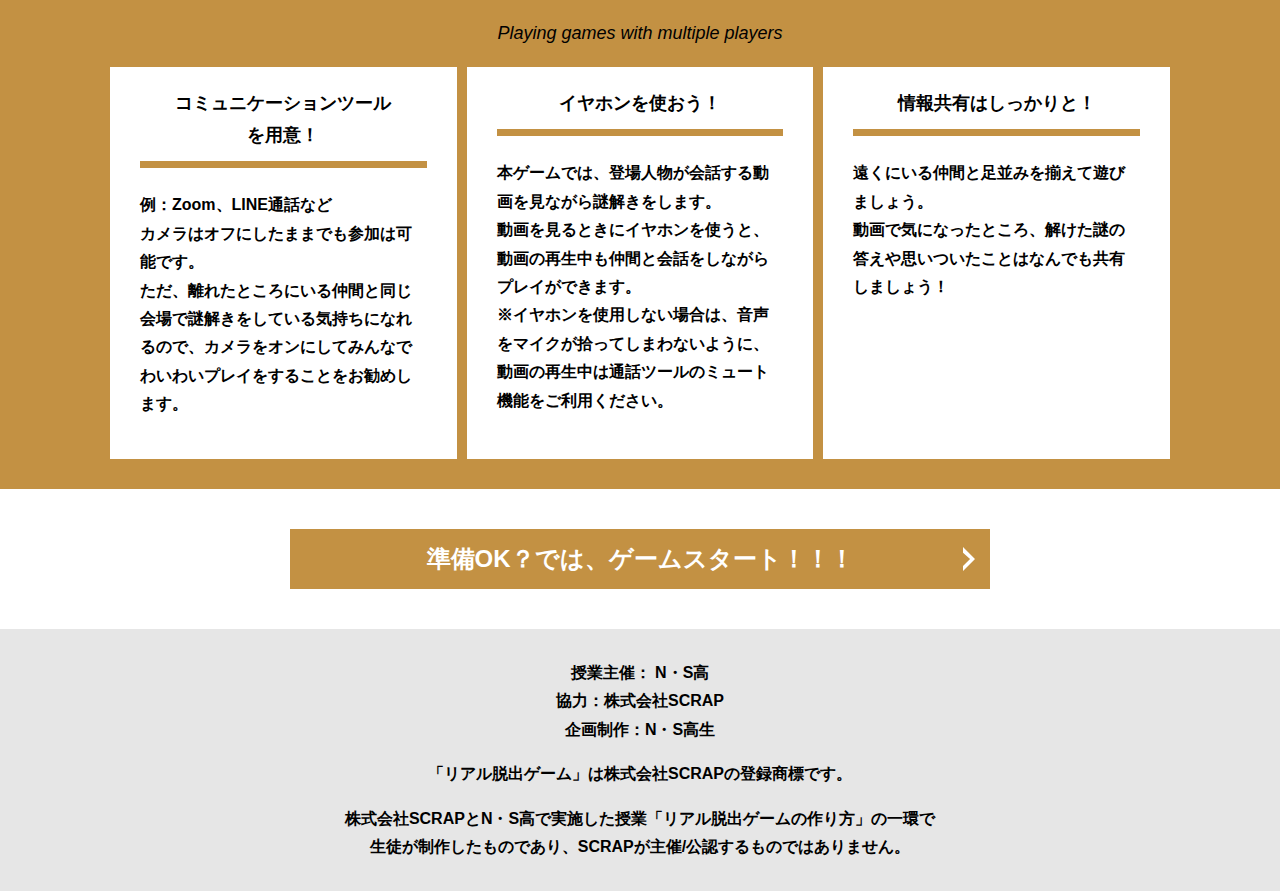
==== commit 5a5052c8: "Update index.html" ====
--- a/index.html
+++ b/index.html
@@ -37,11 +37,6 @@
             エレベーターに乗りボタンを押したがエレベーターが動かないことに気づく<br>
             あなたは無事にこのエレベーターから脱出できるのだろうか<br>
             </p>
-          <div class="story__note__outer bg-color--gray">
-          </div>
-          <p class="text-center">いつの間にか、タイマーが起動した。29:58、29:57・・・急がなきゃ。<br>
-            まずはこの暗号を解かなくては！</p>
-        </div>
       </div>
     </section>
     <section class="section bg-color--gray">
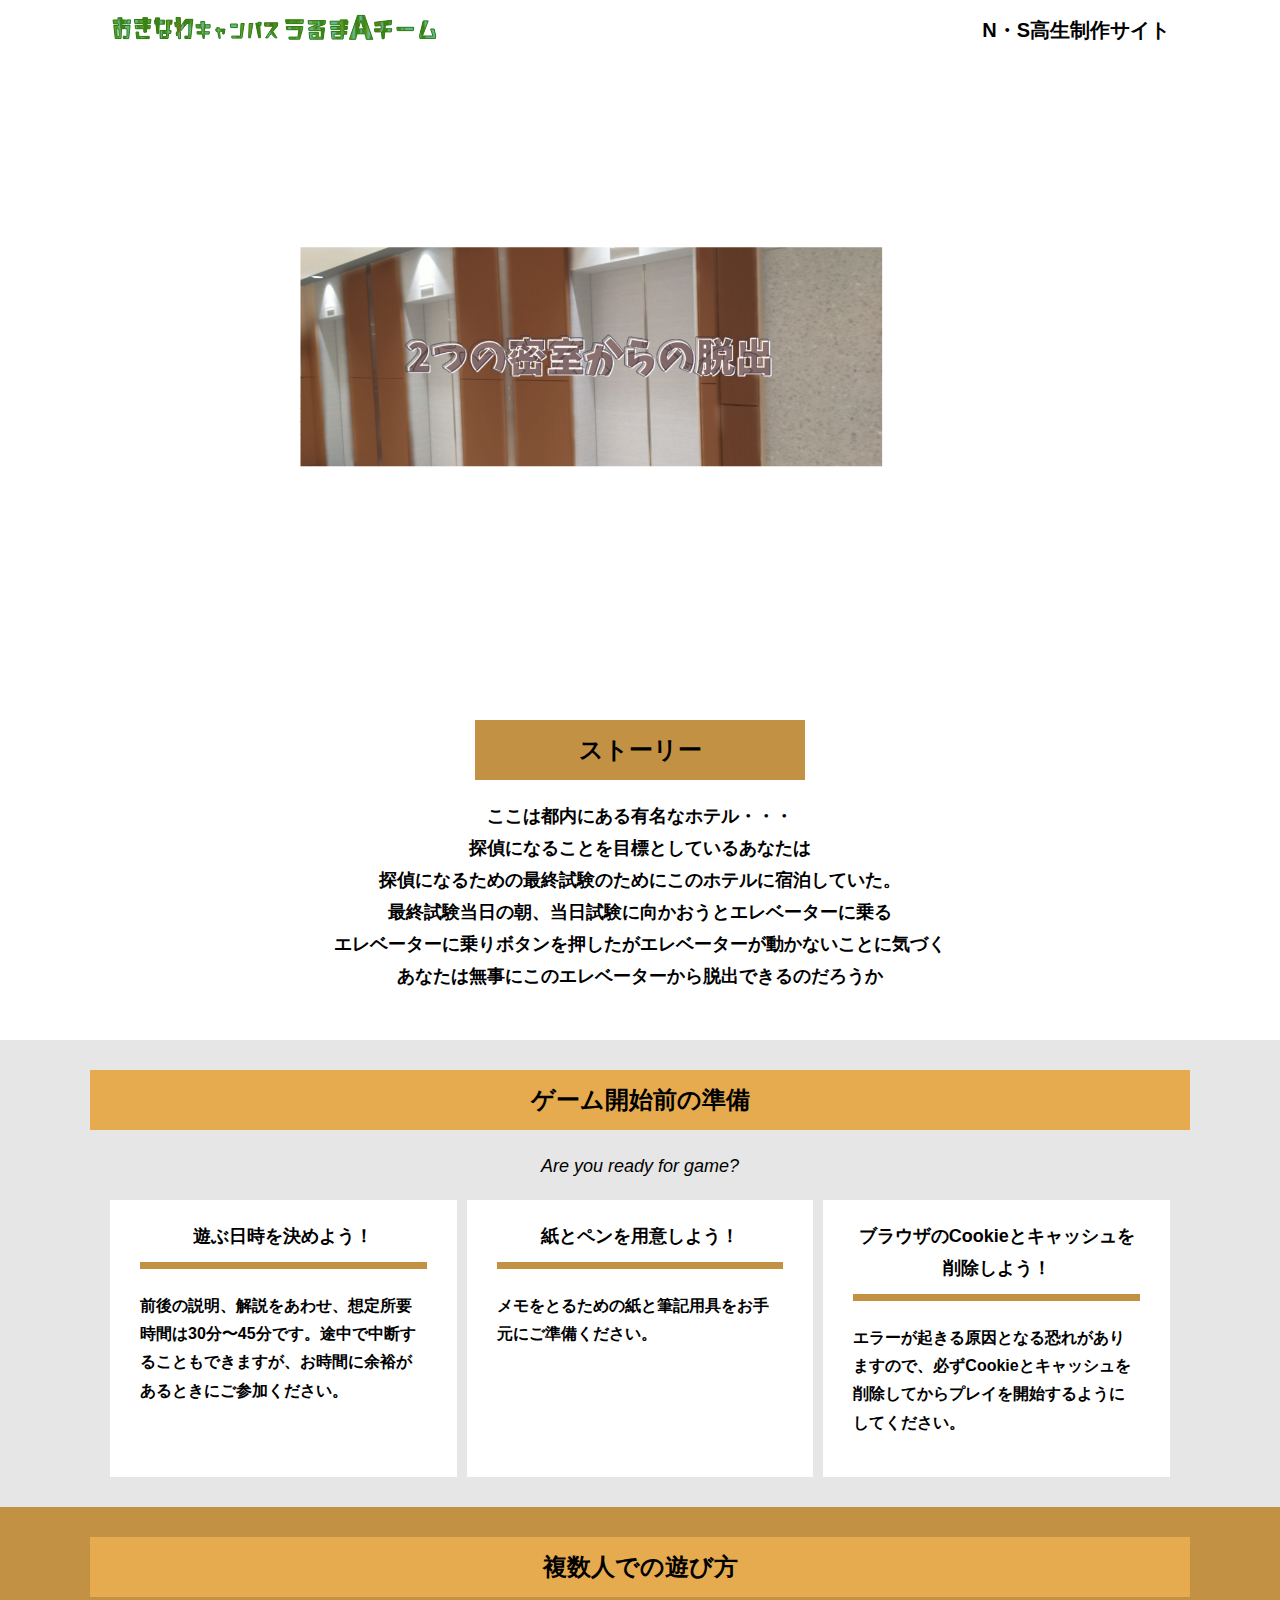
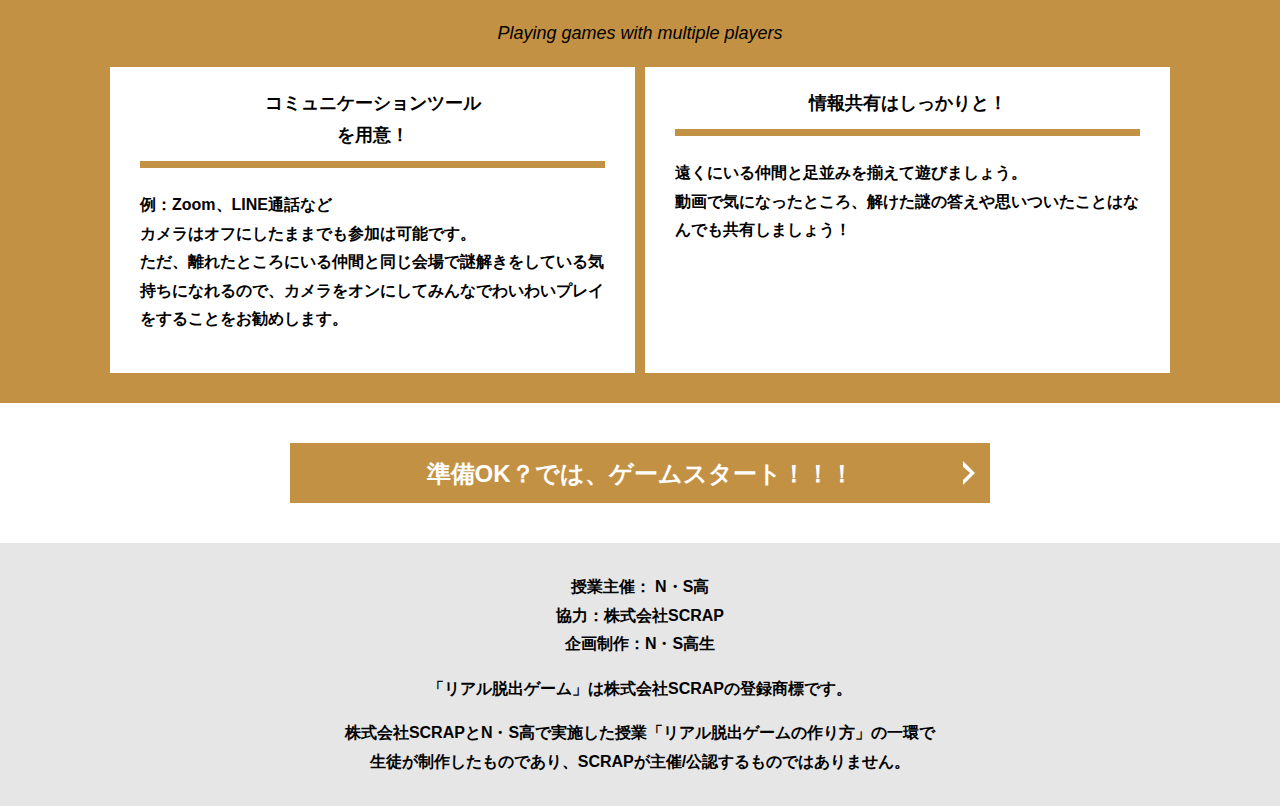
==== commit 46303832: "Update index.html" ====
--- a/index.html
+++ b/index.html
@@ -89,14 +89,6 @@
           </div>
           <div class="column">
             <div class="card">
-              <h3 class="card__title">イヤホンを使おう！</h3>
-              <p class="card__content">本ゲームでは、登場人物が会話する動画を見ながら謎解きをします。<br>
-                動画を見るときにイヤホンを使うと、動画の再生中も仲間と会話をしながらプレイができます。<br>
-                ※イヤホンを使用しない場合は、音声をマイクが拾ってしまわないように、動画の再生中は通話ツールのミュート機能をご利用ください。</p>
-            </div>
-          </div>
-          <div class="column">
-            <div class="card">
               <h3 class="card__title">情報共有はしっかりと！</h3>
               <p class="card__content">遠くにいる仲間と足並みを揃えて遊びましょう。<br>
                 動画で気になったところ、解けた謎の答えや思いついたことはなんでも共有しましょう！</p>
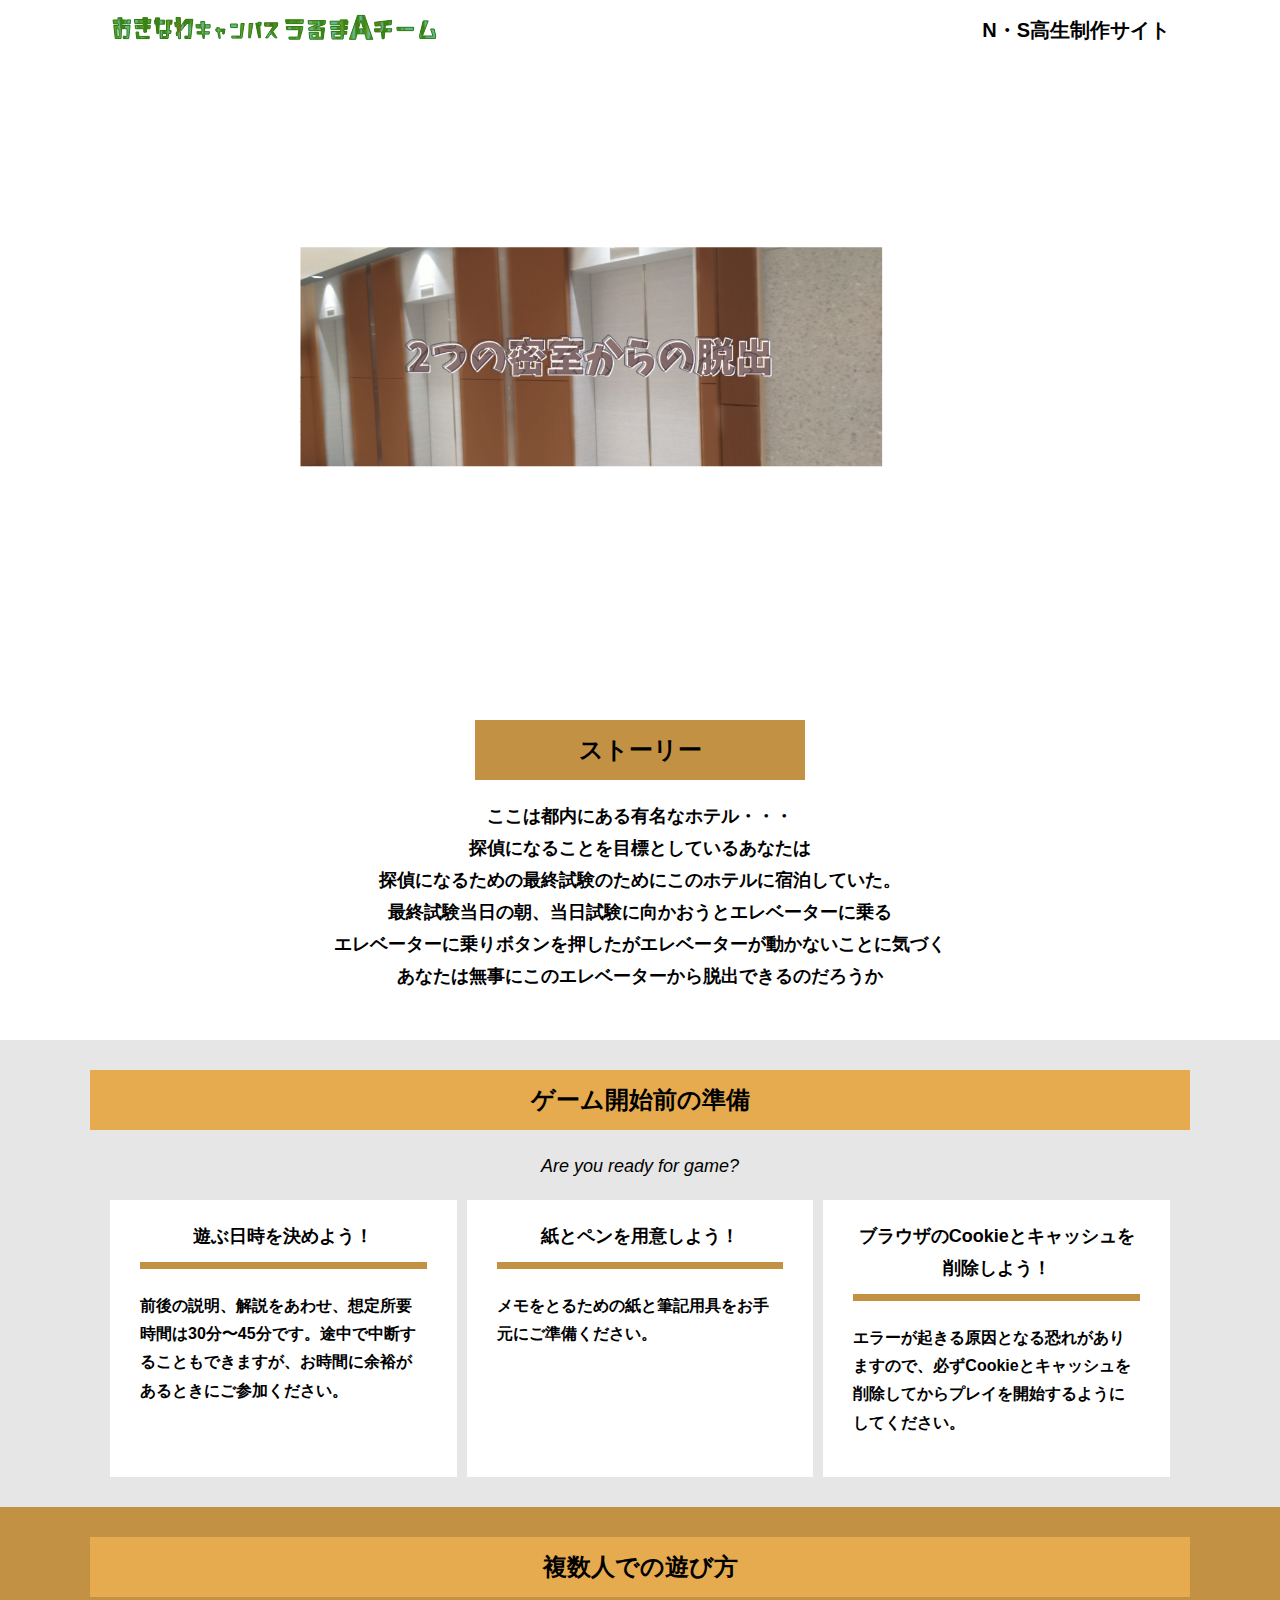
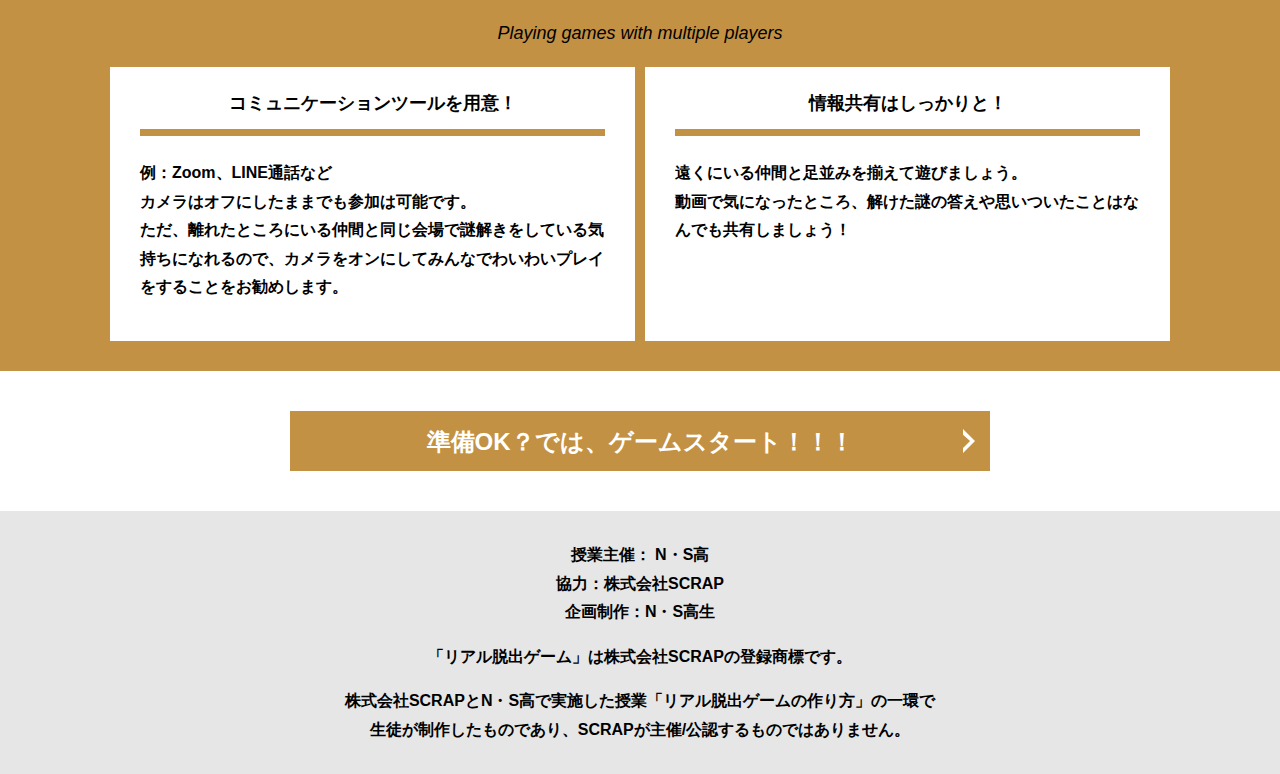
==== commit 85aea581: "Update index.html" ====
--- a/index.html
+++ b/index.html
@@ -81,7 +81,7 @@
         <div class="row">
           <div class="column">
             <div class="card">
-              <h3 class="card__title">コミュニケーションツール<br>を用意！</h3>
+              <h3 class="card__title">コミュニケーションツールを用意！</h3>
               <p class="card__content">例：Zoom、LINE通話など<br>
                 カメラはオフにしたままでも参加は可能です。<br>
                 ただ、離れたところにいる仲間と同じ会場で謎解きをしている気持ちになれるので、カメラをオンにしてみんなでわいわいプレイをすることをお勧めします。</p>
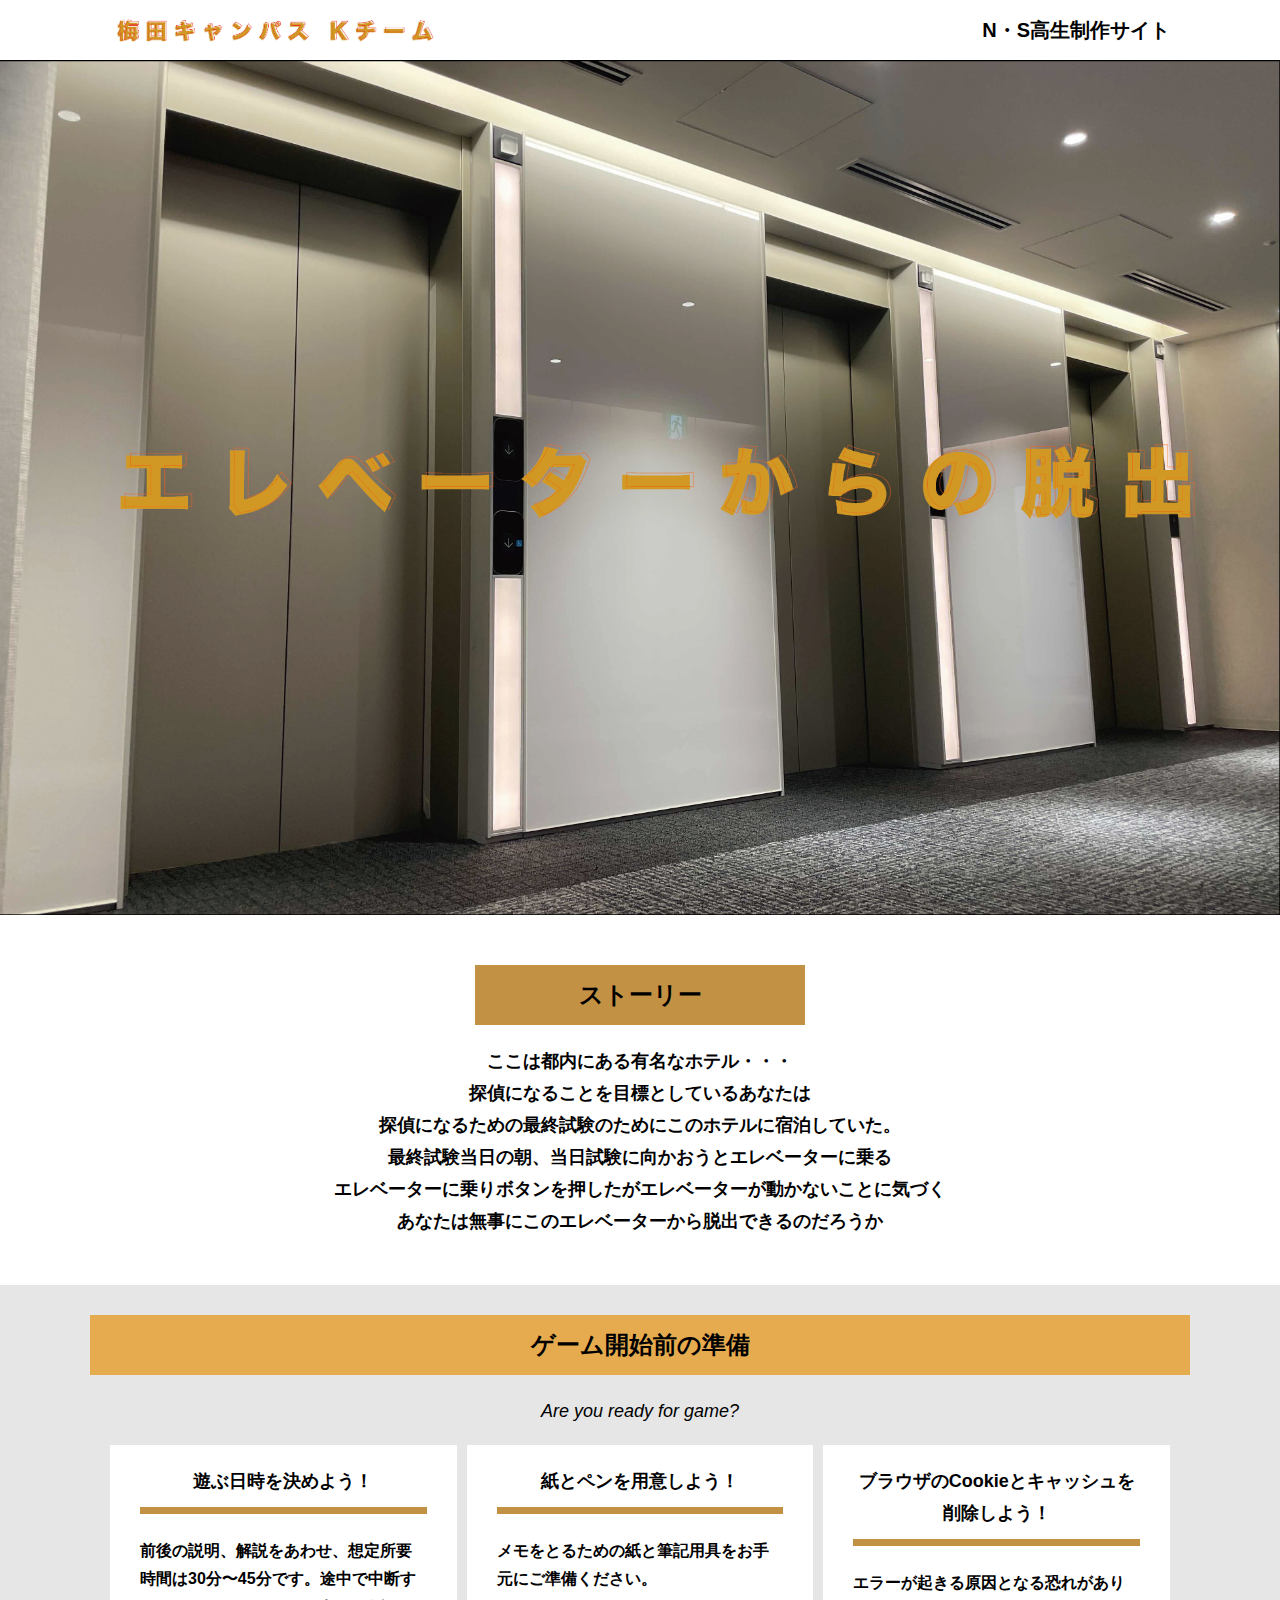
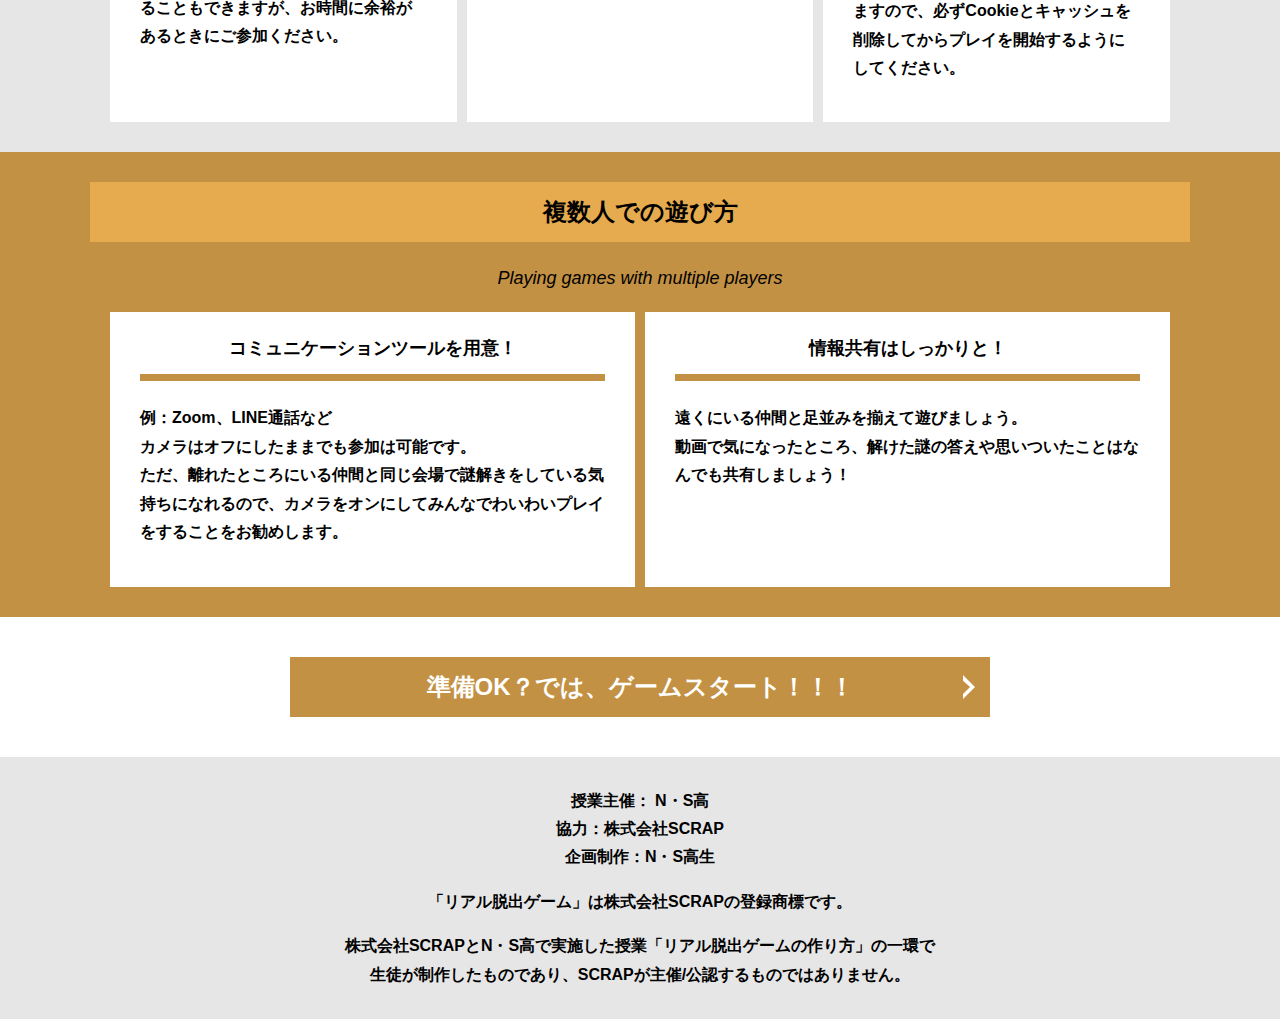
==== commit 2e9c75f4: "Update index.html" ====
--- a/index.html
+++ b/index.html
@@ -17,14 +17,14 @@
   </svg>
   <header class="header">
     <div class="container">
-      <div class="header__logo"><img src="assets/images/logo.svg" alt="チームロゴ"></div>
+      <div class="header__logo"><img src="assets/images/スクリーンショット 2021-09-17 11.10.14.png" alt="チームロゴ"></div>
       <div class="header__name">N・S高生制作サイト</div>
     </div>
   </header>
   <main class="main index-page">
     <!-- タイトルエリア　ここから -->
-    <h1 class="main-title"><img src="assets/images/esctop.svg
-      " alt="Presented by SCRAP×N・S高リアル脱出ゲーム制作PJ 封鎖された家庭科室からの脱出"></h1>
+    <h1 class="main-title"><img src="assets/images/スクリーンショット 2021-09-17 10.32.47.png
+      " alt="Presented by SCRAP×N・S高リアル脱出ゲーム制作PJ エレベーターからの脱出"></h1>
     <!-- タイトルエリア　ここまで -->
     <section class="section section--story">
       <div class="container">
